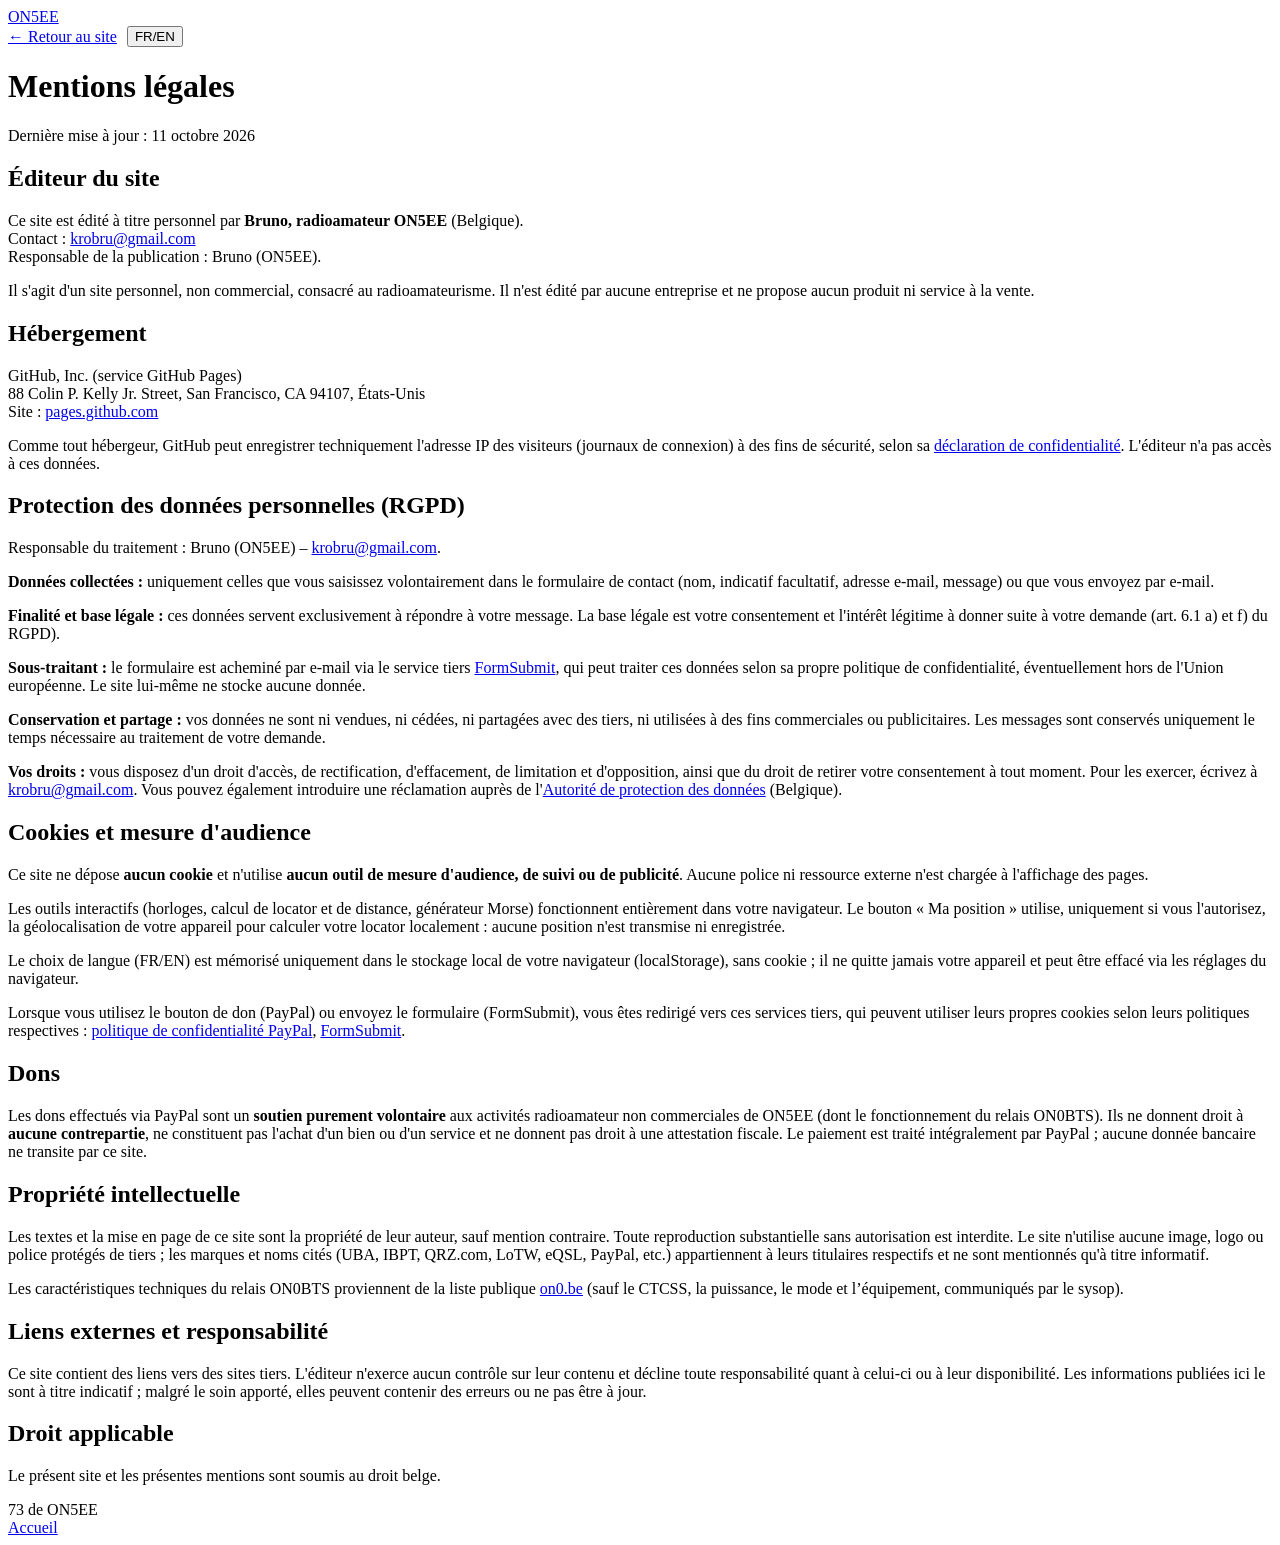
==== mentions-legales.html @ a1b879c2 "Site ON5EE (1/3)" ====
<!DOCTYPE html>
<html lang="fr-BE">
<head>
<meta charset="utf-8"><meta name="viewport" content="width=device-width,initial-scale=1">
<title data-en="Legal notice – ON5EE">Mentions légales – ON5EE</title>
<link rel="stylesheet" href="style.css">
</head>
<body>
<header class="nav"><div class="wrap"><a class="brand" href="index.html">ON5EE</a><nav style="display:flex;align-items:center;gap:10px;position:static;transform:none;visibility:visible;background:none;border:0"><a href="index.html" data-en="← Back to the website">← Retour au site</a><button class="langbtn" type="button" data-setlang aria-label="English version" data-en-aria-label="Version française"><span class="lf">FR</span><span class="sep">/</span><span class="le">EN</span></button></nav></div></header>
<main class="legal"><div class="wrap">
<div data-lang="fr" lang="fr-BE">
<h1>Mentions légales</h1>
<p class="small">Dernière mise à jour : 11 octobre 2026</p>

<h2>Éditeur du site</h2>
<p>Ce site est édité à titre personnel par <strong>Bruno, radioamateur ON5EE</strong> (Belgique).<br>
Contact : <a href="mailto:krobru@gmail.com">krobru@gmail.com</a><br>
Responsable de la publication : Bruno (ON5EE).</p>
<p>Il s'agit d'un site personnel, non commercial, consacré au radioamateurisme. Il n'est édité par aucune entreprise et ne propose aucun produit ni service à la vente.</p>

<h2>Hébergement</h2>
<p>GitHub, Inc. (service GitHub Pages)<br>88 Colin P. Kelly Jr. Street, San Francisco, CA 94107, États-Unis<br>
Site : <a href="https://pages.github.com" target="_blank" rel="noopener">pages.github.com</a></p>
<p class="small">Comme tout hébergeur, GitHub peut enregistrer techniquement l'adresse IP des visiteurs (journaux de connexion) à des fins de sécurité, selon sa <a href="https://docs.github.com/fr/site-policy/privacy-policies/github-general-privacy-statement" target="_blank" rel="noopener">déclaration de confidentialité</a>. L'éditeur n'a pas accès à ces données.</p>

<h2 id="rgpd">Protection des données personnelles (RGPD)</h2>
<p>Responsable du traitement : Bruno (ON5EE) – <a href="mailto:krobru@gmail.com">krobru@gmail.com</a>.</p>
<p><strong>Données collectées :</strong> uniquement celles que vous saisissez volontairement dans le formulaire de contact (nom, indicatif facultatif, adresse e-mail, message) ou que vous envoyez par e-mail.</p>
<p><strong>Finalité et base légale :</strong> ces données servent exclusivement à répondre à votre message. La base légale est votre consentement et l'intérêt légitime à donner suite à votre demande (art. 6.1 a) et f) du RGPD).</p>
<p><strong>Sous-traitant :</strong> le formulaire est acheminé par e-mail via le service tiers <a href="https://formsubmit.co" target="_blank" rel="noopener">FormSubmit</a>, qui peut traiter ces données selon sa propre politique de confidentialité, éventuellement hors de l'Union européenne. Le site lui-même ne stocke aucune donnée.</p>
<p><strong>Conservation et partage :</strong> vos données ne sont ni vendues, ni cédées, ni partagées avec des tiers, ni utilisées à des fins commerciales ou publicitaires. Les messages sont conservés uniquement le temps nécessaire au traitement de votre demande.</p>
<p><strong>Vos droits :</strong> vous disposez d'un droit d'accès, de rectification, d'effacement, de limitation et d'opposition, ainsi que du droit de retirer votre consentement à tout moment. Pour les exercer, écrivez à <a href="mailto:krobru@gmail.com">krobru@gmail.com</a>. Vous pouvez également introduire une réclamation auprès de l'<a href="https://www.autoriteprotectiondonnees.be" target="_blank" rel="noopener">Autorité de protection des données</a> (Belgique).</p>

<h2>Cookies et mesure d'audience</h2>
<p>Ce site ne dépose <strong>aucun cookie</strong> et n'utilise <strong>aucun outil de mesure d'audience, de suivi ou de publicité</strong>. Aucune police ni ressource externe n'est chargée à l'affichage des pages.</p>
<p>Les outils interactifs (horloges, calcul de locator et de distance, générateur Morse) fonctionnent entièrement dans votre navigateur. Le bouton « Ma position » utilise, uniquement si vous l'autorisez, la géolocalisation de votre appareil pour calculer votre locator localement : aucune position n'est transmise ni enregistrée.</p>
<p>Le choix de langue (FR/EN) est mémorisé uniquement dans le stockage local de votre navigateur (localStorage), sans cookie ; il ne quitte jamais votre appareil et peut être effacé via les réglages du navigateur.</p>
<p>Lorsque vous utilisez le bouton de don (PayPal) ou envoyez le formulaire (FormSubmit), vous êtes redirigé vers ces services tiers, qui peuvent utiliser leurs propres cookies selon leurs politiques respectives : <a href="https://www.paypal.com/be/legalhub/privacy-full" target="_blank" rel="noopener">politique de confidentialité PayPal</a>, <a href="https://formsubmit.co" target="_blank" rel="noopener">FormSubmit</a>.</p>

<h2>Dons</h2>
<p>Les dons effectués via PayPal sont un <strong>soutien purement volontaire</strong> aux activités radioamateur non commerciales de ON5EE (dont le fonctionnement du relais ON0BTS). Ils ne donnent droit à <strong>aucune contrepartie</strong>, ne constituent pas l'achat d'un bien ou d'un service et ne donnent pas droit à une attestation fiscale. Le paiement est traité intégralement par PayPal ; aucune donnée bancaire ne transite par ce site.</p>

<h2>Propriété intellectuelle</h2>
<p>Les textes et la mise en page de ce site sont la propriété de leur auteur, sauf mention contraire. Toute reproduction substantielle sans autorisation est interdite. Le site n'utilise aucune image, logo ou police protégés de tiers ; les marques et noms cités (UBA, IBPT, QRZ.com, LoTW, eQSL, PayPal, etc.) appartiennent à leurs titulaires respectifs et ne sont mentionnés qu'à titre informatif.</p>
<p>Les caractéristiques techniques du relais ON0BTS proviennent de la liste publique <a href="https://on0.be/" target="_blank" rel="noopener">on0.be</a> (sauf le CTCSS, la puissance, le mode et l’équipement, communiqués par le sysop).</p>

<h2>Liens externes et responsabilité</h2>
<p>Ce site contient des liens vers des sites tiers. L'éditeur n'exerce aucun contrôle sur leur contenu et décline toute responsabilité quant à celui-ci ou à leur disponibilité. Les informations publiées ici le sont à titre indicatif ; malgré le soin apporté, elles peuvent contenir des erreurs ou ne pas être à jour.</p>

<h2>Droit applicable</h2>
<p>Le présent site et les présentes mentions sont soumis au droit belge.</p>
</div>
<div data-lang="en" lang="en" hidden>
<h1>Legal notice</h1>
<p class="small">Last updated: 11 October 2026</p>
<p class="glass card" style="padding:14px 18px"><strong>Note:</strong> this English translation is provided for convenience only. In case of discrepancy, the <a href="?lang=fr">French version</a> prevails.</p>

<h2>Website publisher</h2>
<p>This website is published in a personal capacity by <strong>Bruno, radio amateur ON5EE</strong> (Belgium).<br>
Contact: <a href="mailto:krobru@gmail.com">krobru@gmail.com</a><br>
Publication manager: Bruno (ON5EE).</p>
<p>This is a personal, non-commercial website dedicated to amateur radio. It is not published by any company and offers no product or service for sale.</p>

<h2>Hosting</h2>
<p>GitHub, Inc. (GitHub Pages service)<br>88 Colin P. Kelly Jr. Street, San Francisco, CA 94107, United States<br>
Website: <a href="https://pages.github.com" target="_blank" rel="noopener">pages.github.com</a></p>
<p class="small">Like any host, GitHub may technically log visitors' IP addresses (connection logs) for security purposes, according to its <a href="https://docs.github.com/en/site-policy/privacy-policies/github-general-privacy-statement" target="_blank" rel="noopener">privacy statement</a>. The publisher has no access to this data.</p>

<h2 id="gdpr">Personal data protection (GDPR)</h2>
<p>Data controller: Bruno (ON5EE) – <a href="mailto:krobru@gmail.com">krobru@gmail.com</a>.</p>
<p><strong>Data collected:</strong> only the data you voluntarily enter in the contact form (name, optional callsign, e-mail address, message) or send by e-mail.</p>
<p><strong>Purpose and legal basis:</strong> this data is used solely to reply to your message. The legal basis is your consent and the legitimate interest in following up on your request (Art. 6(1)(a) and (f) GDPR).</p>
<p><strong>Processor:</strong> the form is delivered by e-mail through the third-party service <a href="https://formsubmit.co" target="_blank" rel="noopener">FormSubmit</a>, which may process this data under its own privacy policy, possibly outside the European Union. The website itself stores no data.</p>
<p><strong>Retention and sharing:</strong> your data is not sold, transferred, shared with third parties, or used for commercial or advertising purposes. Messages are kept only as long as needed to handle your request.</p>
<p><strong>Your rights:</strong> you have the right of access, rectification, erasure, restriction and objection, as well as the right to withdraw your consent at any time. To exercise them, write to <a href="mailto:krobru@gmail.com">krobru@gmail.com</a>. You may also lodge a complaint with the Belgian <a href="https://www.autoriteprotectiondonnees.be" target="_blank" rel="noopener">Data Protection Authority</a>.</p>

<h2>Cookies and audience measurement</h2>
<p>This website sets <strong>no cookies</strong> and uses <strong>no audience measurement, tracking or advertising tools</strong>. No external font or resource is loaded when the pages are displayed.</p>
<p>The interactive tools (clocks, locator and distance calculation, Morse generator) run entirely in your browser. The "My position" button uses your device's geolocation, only if you allow it, to compute your locator locally: no position is transmitted or stored.</p>
<p>Your language choice (FR/EN) is stored only in your browser's local storage (localStorage), without any cookie; it never leaves your device and can be cleared in your browser settings.</p>
<p>When you use the donation button (PayPal) or submit the form (FormSubmit), you are redirected to these third-party services, which may use their own cookies under their respective policies: <a href="https://www.paypal.com/be/legalhub/privacy-full" target="_blank" rel="noopener">PayPal privacy policy</a>, <a href="https://formsubmit.co" target="_blank" rel="noopener">FormSubmit</a>.</p>

<h2>Donations</h2>
<p>Donations made via PayPal are <strong>purely voluntary support</strong> for the non-commercial amateur radio activities of ON5EE (including the operation of the ON0BTS repeater). They entitle you to <strong>nothing in return</strong>, do not constitute the purchase of goods or services, and do not entitle you to a tax certificate. Payment is processed entirely by PayPal; no banking data passes through this website.</p>

<h2>Intellectual property</h2>
<p>The texts and layout of this website are the property of their author unless otherwise stated. Any substantial reproduction without permission is prohibited. The website uses no protected third-party images, logos or fonts; the trademarks and names mentioned (UBA, BIPT, QRZ.com, LoTW, eQSL, PayPal, etc.) belong to their respective owners and are mentioned for information only.</p>
<p>The technical data of the ON0BTS repeater comes from the public list <a href="https://on0.be/" target="_blank" rel="noopener">on0.be</a> (except the CTCSS, power, mode and equipment, provided by the sysop).</p>

<h2>External links and liability</h2>
<p>This website contains links to third-party websites. The publisher has no control over their content and accepts no liability for it or for their availability. The information published here is for guidance only; despite the care taken, it may contain errors or be out of date.</p>

<h2>Applicable law</h2>
<p>This website and this notice are governed by Belgian law.</p>
</div>
</div></main>
<footer><div class="wrap"><div class="seventy">73 de ON5EE</div><div><a href="index.html" data-en="Home">Accueil</a></div></div></footer>
<script src="i18n.js"></script>
</body></html>
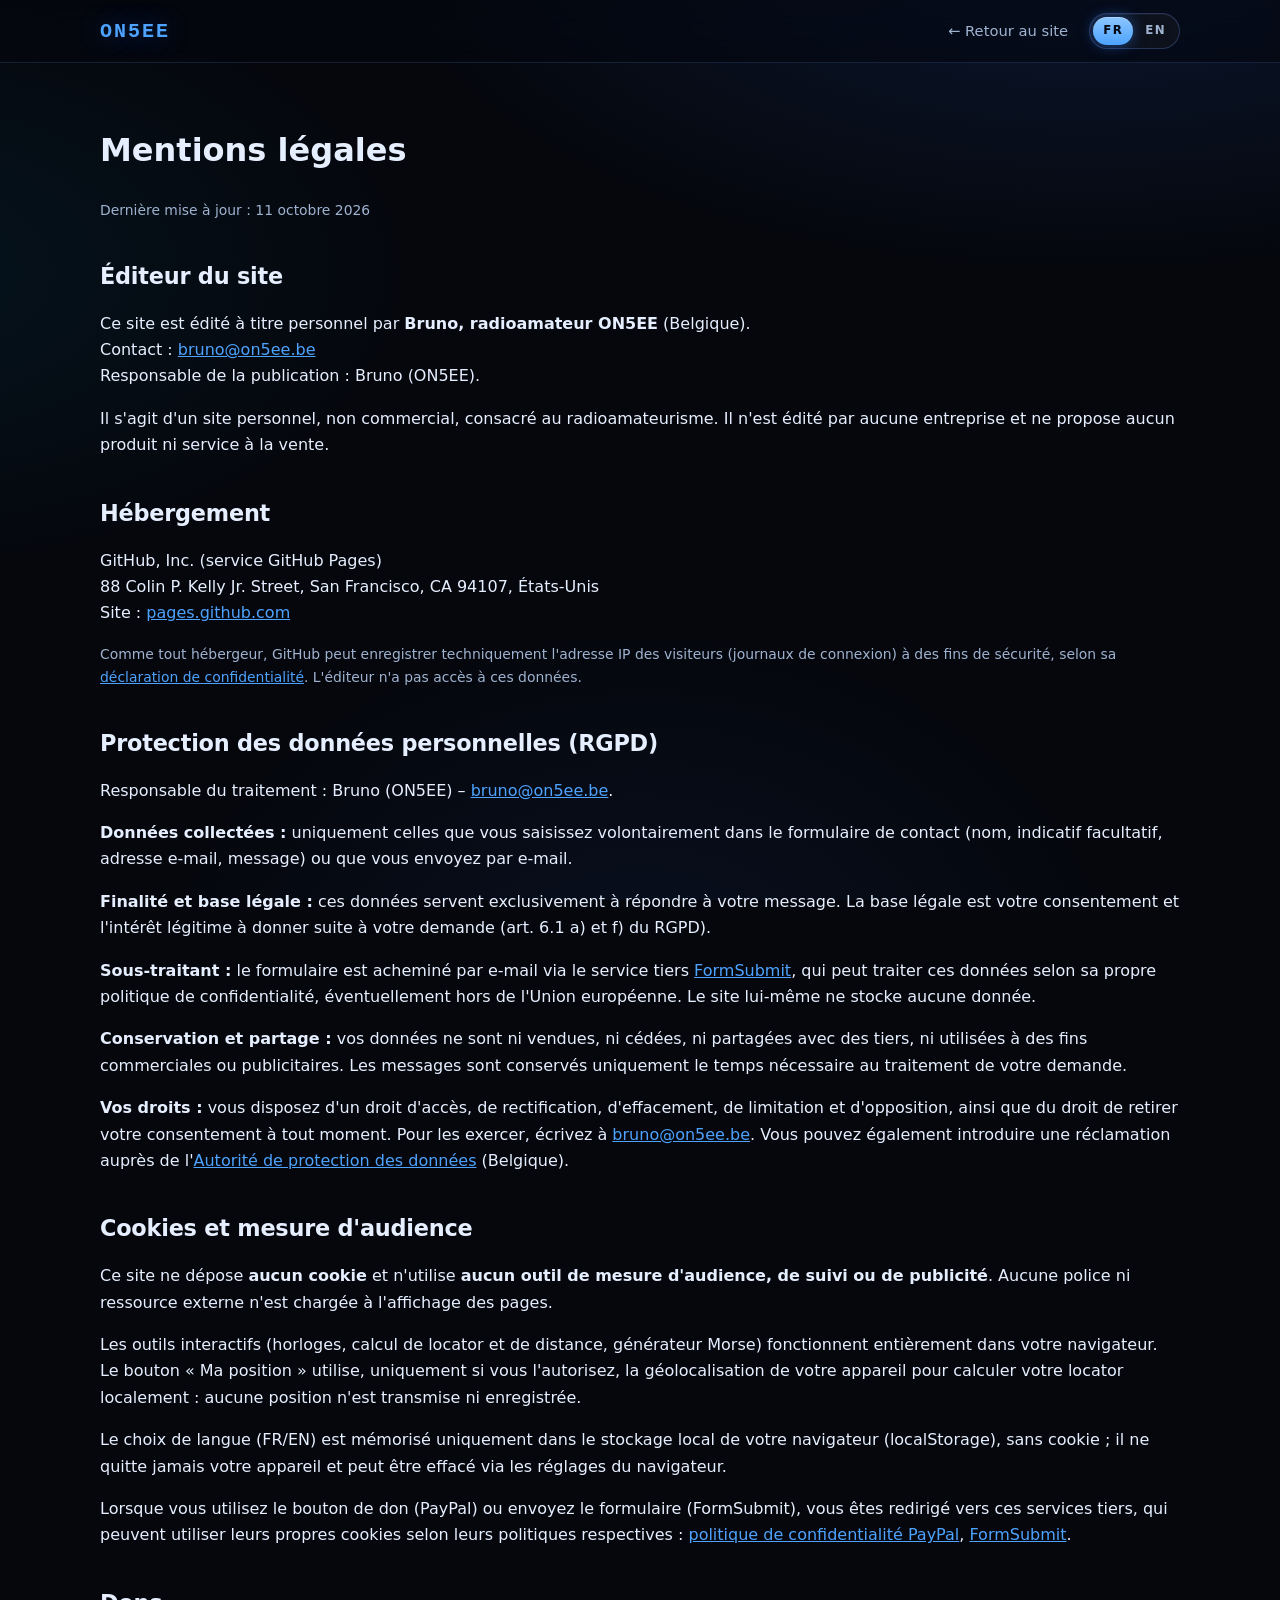
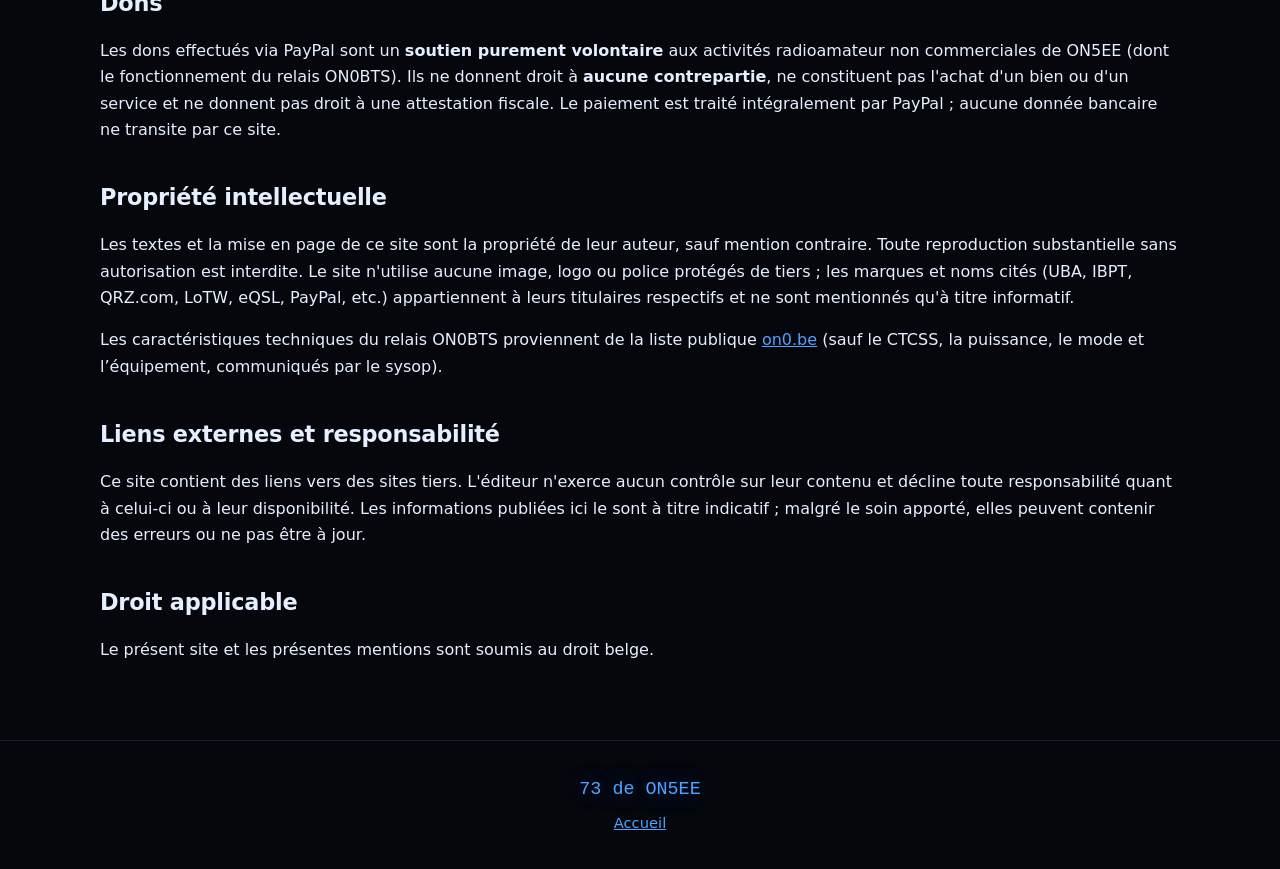
==== commit 1d6eb2d0: "Contact : bruno@on5ee.be (FormSubmit inchangé en attendant la redirection)" ====
--- a/mentions-legales.html
+++ b/mentions-legales.html
@@ -14,7 +14,7 @@
 
 <h2>Éditeur du site</h2>
 <p>Ce site est édité à titre personnel par <strong>Bruno, radioamateur ON5EE</strong> (Belgique).<br>
-Contact : <a href="mailto:krobru@gmail.com">krobru@gmail.com</a><br>
+Contact : <a href="mailto:bruno@on5ee.be">bruno@on5ee.be</a><br>
 Responsable de la publication : Bruno (ON5EE).</p>
 <p>Il s'agit d'un site personnel, non commercial, consacré au radioamateurisme. Il n'est édité par aucune entreprise et ne propose aucun produit ni service à la vente.</p>
 
@@ -24,12 +24,12 @@
 <p class="small">Comme tout hébergeur, GitHub peut enregistrer techniquement l'adresse IP des visiteurs (journaux de connexion) à des fins de sécurité, selon sa <a href="https://docs.github.com/fr/site-policy/privacy-policies/github-general-privacy-statement" target="_blank" rel="noopener">déclaration de confidentialité</a>. L'éditeur n'a pas accès à ces données.</p>
 
 <h2 id="rgpd">Protection des données personnelles (RGPD)</h2>
-<p>Responsable du traitement : Bruno (ON5EE) – <a href="mailto:krobru@gmail.com">krobru@gmail.com</a>.</p>
+<p>Responsable du traitement : Bruno (ON5EE) – <a href="mailto:bruno@on5ee.be">bruno@on5ee.be</a>.</p>
 <p><strong>Données collectées :</strong> uniquement celles que vous saisissez volontairement dans le formulaire de contact (nom, indicatif facultatif, adresse e-mail, message) ou que vous envoyez par e-mail.</p>
 <p><strong>Finalité et base légale :</strong> ces données servent exclusivement à répondre à votre message. La base légale est votre consentement et l'intérêt légitime à donner suite à votre demande (art. 6.1 a) et f) du RGPD).</p>
 <p><strong>Sous-traitant :</strong> le formulaire est acheminé par e-mail via le service tiers <a href="https://formsubmit.co" target="_blank" rel="noopener">FormSubmit</a>, qui peut traiter ces données selon sa propre politique de confidentialité, éventuellement hors de l'Union européenne. Le site lui-même ne stocke aucune donnée.</p>
 <p><strong>Conservation et partage :</strong> vos données ne sont ni vendues, ni cédées, ni partagées avec des tiers, ni utilisées à des fins commerciales ou publicitaires. Les messages sont conservés uniquement le temps nécessaire au traitement de votre demande.</p>
-<p><strong>Vos droits :</strong> vous disposez d'un droit d'accès, de rectification, d'effacement, de limitation et d'opposition, ainsi que du droit de retirer votre consentement à tout moment. Pour les exercer, écrivez à <a href="mailto:krobru@gmail.com">krobru@gmail.com</a>. Vous pouvez également introduire une réclamation auprès de l'<a href="https://www.autoriteprotectiondonnees.be" target="_blank" rel="noopener">Autorité de protection des données</a> (Belgique).</p>
+<p><strong>Vos droits :</strong> vous disposez d'un droit d'accès, de rectification, d'effacement, de limitation et d'opposition, ainsi que du droit de retirer votre consentement à tout moment. Pour les exercer, écrivez à <a href="mailto:bruno@on5ee.be">bruno@on5ee.be</a>. Vous pouvez également introduire une réclamation auprès de l'<a href="https://www.autoriteprotectiondonnees.be" target="_blank" rel="noopener">Autorité de protection des données</a> (Belgique).</p>
 
 <h2>Cookies et mesure d'audience</h2>
 <p>Ce site ne dépose <strong>aucun cookie</strong> et n'utilise <strong>aucun outil de mesure d'audience, de suivi ou de publicité</strong>. Aucune police ni ressource externe n'est chargée à l'affichage des pages.</p>
@@ -57,7 +57,7 @@
 
 <h2>Website publisher</h2>
 <p>This website is published in a personal capacity by <strong>Bruno, radio amateur ON5EE</strong> (Belgium).<br>
-Contact: <a href="mailto:krobru@gmail.com">krobru@gmail.com</a><br>
+Contact: <a href="mailto:bruno@on5ee.be">bruno@on5ee.be</a><br>
 Publication manager: Bruno (ON5EE).</p>
 <p>This is a personal, non-commercial website dedicated to amateur radio. It is not published by any company and offers no product or service for sale.</p>
 
@@ -67,12 +67,12 @@
 <p class="small">Like any host, GitHub may technically log visitors' IP addresses (connection logs) for security purposes, according to its <a href="https://docs.github.com/en/site-policy/privacy-policies/github-general-privacy-statement" target="_blank" rel="noopener">privacy statement</a>. The publisher has no access to this data.</p>
 
 <h2 id="gdpr">Personal data protection (GDPR)</h2>
-<p>Data controller: Bruno (ON5EE) – <a href="mailto:krobru@gmail.com">krobru@gmail.com</a>.</p>
+<p>Data controller: Bruno (ON5EE) – <a href="mailto:bruno@on5ee.be">bruno@on5ee.be</a>.</p>
 <p><strong>Data collected:</strong> only the data you voluntarily enter in the contact form (name, optional callsign, e-mail address, message) or send by e-mail.</p>
 <p><strong>Purpose and legal basis:</strong> this data is used solely to reply to your message. The legal basis is your consent and the legitimate interest in following up on your request (Art. 6(1)(a) and (f) GDPR).</p>
 <p><strong>Processor:</strong> the form is delivered by e-mail through the third-party service <a href="https://formsubmit.co" target="_blank" rel="noopener">FormSubmit</a>, which may process this data under its own privacy policy, possibly outside the European Union. The website itself stores no data.</p>
 <p><strong>Retention and sharing:</strong> your data is not sold, transferred, shared with third parties, or used for commercial or advertising purposes. Messages are kept only as long as needed to handle your request.</p>
-<p><strong>Your rights:</strong> you have the right of access, rectification, erasure, restriction and objection, as well as the right to withdraw your consent at any time. To exercise them, write to <a href="mailto:krobru@gmail.com">krobru@gmail.com</a>. You may also lodge a complaint with the Belgian <a href="https://www.autoriteprotectiondonnees.be" target="_blank" rel="noopener">Data Protection Authority</a>.</p>
+<p><strong>Your rights:</strong> you have the right of access, rectification, erasure, restriction and objection, as well as the right to withdraw your consent at any time. To exercise them, write to <a href="mailto:bruno@on5ee.be">bruno@on5ee.be</a>. You may also lodge a complaint with the Belgian <a href="https://www.autoriteprotectiondonnees.be" target="_blank" rel="noopener">Data Protection Authority</a>.</p>
 
 <h2>Cookies and audience measurement</h2>
 <p>This website sets <strong>no cookies</strong> and uses <strong>no audience measurement, tracking or advertising tools</strong>. No external font or resource is loaded when the pages are displayed.</p>
--- a/style.css
+++ b/style.css
@@ -0,0 +1,156 @@
+/* ON5EE — thème sombre glassmorphism, polices système uniquement */
+:root{
+  --bg:#05070d;--bg2:#080c16;--glass:rgba(16,26,48,.5);--glass2:rgba(22,36,66,.55);
+  --line:rgba(110,160,255,.16);--txt:#e6efff;--mut:#9fb3d1;--acc:#4da3ff;--acc2:#00c2ff;--acc3:#7fb8ff;--accs:#2f7bff;--ok:#2ee59d;--ink:#020814;
+  --glow:0 0 24px rgba(47,123,255,.45);--r:18px;--mono:ui-monospace,SFMono-Regular,Menlo,Consolas,"Liberation Mono",monospace;
+}
+*{box-sizing:border-box}
+html{scroll-behavior:smooth}
+@media (prefers-reduced-motion:reduce){html{scroll-behavior:auto}*,*::before,*::after{animation:none!important;transition:none!important}}
+body{margin:0;font-family:system-ui,-apple-system,"Segoe UI",Roboto,Ubuntu,"Helvetica Neue",Arial,sans-serif;color:var(--txt);line-height:1.65;
+  background:radial-gradient(1200px 600px at 85% -10%,rgba(47,123,255,.16),transparent 60%),radial-gradient(900px 500px at -10% 30%,rgba(0,194,255,.07),transparent 60%),radial-gradient(800px 600px at 50% 110%,rgba(47,123,255,.08),transparent 60%),var(--bg);background-attachment:fixed}
+a{color:var(--acc)}a:hover{color:#a9d1ff}
+:focus-visible{outline:2px solid var(--acc2);outline-offset:3px;border-radius:6px}
+.skip{position:absolute;left:-9999px;top:8px;background:var(--acc);color:var(--ink);padding:8px 14px;border-radius:8px;z-index:100}.skip:focus{left:8px}
+.wrap{max-width:1120px;margin:0 auto;padding:0 20px}
+.mono{font-family:var(--mono)}.small{font-size:.87rem;color:var(--mut)}.todo{color:var(--acc);font-style:italic}
+
+/* header */
+header.nav{position:sticky;top:0;z-index:50;background:rgba(5,7,13,.62);backdrop-filter:blur(14px) saturate(140%);-webkit-backdrop-filter:blur(14px) saturate(140%);border-bottom:1px solid var(--line)}
+header.nav .wrap{display:flex;align-items:center;justify-content:space-between;gap:12px;min-height:62px}
+.brand{font-family:var(--mono);font-weight:800;font-size:1.25rem;color:var(--acc);text-decoration:none;letter-spacing:.1em;text-shadow:var(--glow);display:flex;align-items:center;gap:10px}
+.brand .dot{width:9px;height:9px;border-radius:50%;background:var(--ok);box-shadow:0 0 10px var(--ok);animation:blink 2.4s infinite}
+@keyframes blink{50%{opacity:.25}}
+nav ul{list-style:none;display:flex;gap:2px;margin:0;padding:0}
+nav a{display:block;color:var(--mut);text-decoration:none;font-size:.92rem;padding:8px 11px;border-radius:999px;transition:color .2s,background .2s}
+nav a:hover{color:var(--txt);background:rgba(255,255,255,.05)}
+nav a.active{color:var(--ink);background:var(--acc);box-shadow:var(--glow)}
+.burger{display:none;background:var(--glass);border:1px solid var(--line);color:var(--txt);border-radius:12px;width:44px;height:44px;cursor:pointer;font-size:1.3rem}
+@media(max-width:900px){
+  .burger{display:block}
+  nav{position:fixed;inset:62px 0 auto 0;background:rgba(5,7,13,.96);backdrop-filter:blur(14px);border-bottom:1px solid var(--line);transform:translateY(-120%);transition:transform .3s;visibility:hidden}
+  nav.open{transform:none;visibility:visible}
+  nav ul{flex-direction:column;padding:10px 16px 16px}
+  nav a{padding:12px 14px;font-size:1rem}
+}
+
+/* hero */
+.hero{position:relative;min-height:88vh;display:flex;align-items:center;overflow:hidden;padding:60px 0}
+#scope{position:absolute;inset:0;width:100%;height:100%;pointer-events:none;z-index:0;opacity:.9}
+.hero .wrap{position:relative;z-index:1;text-align:center;width:100%}
+.kicker{display:inline-flex;gap:8px;align-items:center;font-family:var(--mono);font-size:.82rem;letter-spacing:.18em;color:var(--acc2);background:rgba(0,194,255,.07);border:1px solid rgba(0,194,255,.28);padding:6px 14px;border-radius:999px}
+.call{font-family:var(--mono);font-size:clamp(3.2rem,13vw,7.5rem);font-weight:800;letter-spacing:.12em;margin:18px 0 6px;
+  background:linear-gradient(180deg,#e2f0ff,var(--acc) 50%,var(--accs));-webkit-background-clip:text;background-clip:text;color:transparent;filter:drop-shadow(0 0 28px rgba(47,123,255,.5))}
+.sub{color:var(--mut);font-size:1.15rem;margin:0 0 28px}
+.widgets{display:flex;justify-content:center;gap:14px;flex-wrap:wrap;margin-bottom:30px}
+.glass{background:var(--glass);border:1px solid var(--line);border-radius:var(--r);backdrop-filter:blur(12px);-webkit-backdrop-filter:blur(12px);box-shadow:0 10px 40px rgba(0,0,0,.35),inset 0 1px 0 rgba(255,255,255,.05)}
+.clock{padding:12px 20px;min-width:150px;font-family:var(--mono);text-align:center}
+.clock small{display:block;color:var(--mut);font-size:.7rem;letter-spacing:.14em}
+.clock span{font-size:1.5rem;color:var(--acc2);text-shadow:0 0 12px rgba(0,194,255,.45)}
+.daynight .val{font-size:1.05rem}.daynight .bar{height:6px;border-radius:6px;margin-top:8px;background:linear-gradient(90deg,#0a1630,#2f7bff 22%,#9fd8ff 50%,#2f7bff 78%,#0a1630);position:relative}
+.daynight .bar i{position:absolute;top:-4px;width:3px;height:14px;background:#fff;border-radius:2px;box-shadow:0 0 8px #fff}
+.btns{display:flex;gap:12px;justify-content:center;flex-wrap:wrap}
+.btn{display:inline-flex;align-items:center;gap:8px;padding:12px 22px;border-radius:999px;background:var(--acc);color:var(--ink);font-weight:700;text-decoration:none;border:0;cursor:pointer;font-size:1rem;font-family:inherit;transition:transform .15s,box-shadow .2s,background .2s}
+.btn:hover{background:#7dbbff;color:var(--ink);box-shadow:var(--glow);transform:translateY(-2px)}
+.btn.ghost{background:rgba(77,163,255,.07);color:var(--acc);border:1px solid rgba(77,163,255,.55)}
+.btn.ghost:hover{background:rgba(77,163,255,.16);color:#cfe6ff}
+.btn.sm{padding:7px 14px;font-size:.88rem}
+.scrollhint{position:absolute;left:50%;bottom:22px;transform:translateX(-50%);z-index:1;color:var(--mut);font-size:.8rem;font-family:var(--mono);letter-spacing:.2em}
+
+/* sections */
+section{padding:84px 0;position:relative}
+h2{font-size:clamp(1.6rem,4vw,2.2rem);margin:0 0 8px;letter-spacing:-.01em}
+h2 .n{font-family:var(--mono);color:var(--acc);font-size:.9rem;display:block;letter-spacing:.2em;margin-bottom:6px}
+.lead{color:var(--mut);max-width:720px;margin:0 0 30px}
+h3{margin:0 0 8px;font-size:1.1rem}
+.grid{display:grid;grid-template-columns:repeat(auto-fit,minmax(250px,1fr));gap:18px}
+.card{padding:22px;transition:transform .25s,border-color .25s,box-shadow .25s}
+.card:hover{transform:translateY(-4px);border-color:rgba(77,163,255,.45);box-shadow:0 14px 44px rgba(0,0,0,.5),0 0 30px rgba(47,123,255,.18)}
+.reveal{opacity:0;transform:translateY(26px);transition:opacity .7s ease,transform .7s ease}
+.reveal.in{opacity:1;transform:none}
+@media (prefers-reduced-motion:reduce){.reveal{opacity:1;transform:none}}
+
+/* equipment */
+.filters{display:flex;flex-wrap:wrap;gap:8px;margin-bottom:22px}
+.chip{background:var(--glass);border:1px solid var(--line);color:var(--mut);padding:8px 16px;border-radius:999px;cursor:pointer;font:inherit;font-size:.9rem;transition:all .2s}
+.chip:hover{color:var(--txt);border-color:rgba(77,163,255,.5)}
+.chip[aria-pressed="true"]{background:var(--acc);color:var(--ink);border-color:var(--acc);box-shadow:var(--glow)}
+.gear{display:grid;grid-template-columns:repeat(auto-fill,minmax(230px,1fr));gap:16px}
+.gear .card{display:flex;flex-direction:column;gap:6px}
+.gear .card.hide{display:none}
+.gear .ico{font-size:1.5rem;width:44px;height:44px;display:grid;place-items:center;border-radius:12px;background:rgba(47,123,255,.12);border:1px solid rgba(77,163,255,.3)}
+.gear .role{font-size:.78rem;letter-spacing:.12em;text-transform:uppercase;color:var(--acc2);font-family:var(--mono)}
+.gear .name{font-weight:700;font-size:1.05rem}
+.tags{display:flex;flex-wrap:wrap;gap:6px;margin-top:auto;padding-top:8px}
+.tag{font-size:.72rem;font-family:var(--mono);padding:3px 8px;border-radius:6px;background:rgba(0,194,255,.08);color:var(--acc3);border:1px solid rgba(0,194,255,.22)}
+.facts{display:flex;flex-wrap:wrap;gap:12px;margin-top:22px}
+.fact{padding:12px 18px}.fact b{display:block;font-size:.72rem;letter-spacing:.14em;color:var(--mut);font-weight:500;text-transform:uppercase}
+
+/* repeater */
+.rep{display:grid;grid-template-columns:1.2fr 1fr;gap:18px}
+@media(max-width:860px){.rep{grid-template-columns:1fr}}
+.freqs{display:grid;grid-template-columns:1fr 1fr;gap:14px;margin-bottom:16px}
+@media(max-width:480px){.freqs{grid-template-columns:1fr}}
+.freq{padding:16px;border-radius:14px;background:rgba(0,0,0,.25);border:1px solid var(--line)}
+.freq small{display:block;color:var(--mut);font-size:.75rem;letter-spacing:.12em;text-transform:uppercase}
+.freq .v{font-family:var(--mono);font-size:1.6rem;color:var(--acc);text-shadow:var(--glow)}
+.freq .v u{text-decoration:none;font-size:.9rem;color:var(--mut)}
+table.specs{width:100%;border-collapse:collapse;font-size:.95rem}
+table.specs th,table.specs td{text-align:left;padding:9px 10px;border-bottom:1px solid var(--line)}
+table.specs th{color:var(--mut);font-weight:500;width:46%}
+.src{color:var(--mut);font-size:.85rem;margin-top:14px}
+.copy{background:transparent;border:1px solid var(--line);color:var(--mut);border-radius:8px;padding:4px 10px;font-size:.78rem;cursor:pointer;margin-top:8px;font-family:inherit}
+.copy:hover{color:var(--txt);border-color:var(--acc)}
+.copy.ok{color:var(--acc2);border-color:var(--acc2)}
+.calc label{display:block;font-size:.85rem;color:var(--mut);margin:12px 0 4px}
+.out{font-family:var(--mono);background:rgba(0,0,0,.3);border:1px dashed var(--line);border-radius:12px;padding:12px 14px;margin-top:12px;color:var(--acc2);white-space:pre-wrap;font-size:.92rem}
+
+/* forms */
+input,textarea,select{width:100%;padding:11px 13px;border-radius:12px;border:1px solid var(--line);background:rgba(5,9,14,.65);color:var(--txt);font:inherit}
+input:focus,textarea:focus,select:focus{outline:2px solid var(--acc);border-color:transparent}
+input[type=range]{padding:0;accent-color:var(--acc)}
+textarea{min-height:130px;resize:vertical}
+form .row,.row2{display:grid;grid-template-columns:1fr 1fr;gap:14px}
+@media(max-width:620px){form .row,.row2{grid-template-columns:1fr}}
+label{display:block;font-size:.9rem;color:var(--mut);margin:12px 0 4px}
+.hp{position:absolute;left:-9999px}
+
+/* tools */
+.tools{display:grid;grid-template-columns:1fr 1fr;gap:18px}
+@media(max-width:860px){.tools{grid-template-columns:1fr}}
+.morse{font-family:var(--mono);color:var(--acc);word-break:break-word;min-height:1.6em;letter-spacing:.12em}
+.led{display:inline-block;width:14px;height:14px;border-radius:50%;background:#0c1a33;vertical-align:middle;margin-left:8px;transition:background .05s,box-shadow .05s}
+.led.on{background:var(--acc);box-shadow:0 0 14px var(--acc)}
+.big{font-family:var(--mono);font-size:2rem;color:var(--acc);text-shadow:var(--glow);letter-spacing:.1em}
+
+ul.links{list-style:none;padding:0;margin:0}ul.links li{padding:7px 0;border-bottom:1px dashed var(--line)}
+ul.links a{text-decoration:none}ul.links a:hover{text-decoration:underline}
+footer{border-top:1px solid var(--line);padding:34px 0;text-align:center;color:var(--mut);font-size:.92rem}
+footer .seventy{font-family:var(--mono);color:var(--acc);font-size:1.15rem;margin-bottom:6px;text-shadow:var(--glow)}
+.legal{padding:40px 0 60px}.legal h2{margin-top:36px;font-size:1.4rem}
+.toast{position:fixed;left:50%;bottom:24px;transform:translateX(-50%) translateY(40px);opacity:0;background:var(--acc2);color:var(--ink);padding:10px 18px;border-radius:999px;font-weight:700;transition:all .3s;z-index:90;pointer-events:none}
+.toast.show{opacity:1;transform:translateX(-50%)}
+section,[id]{scroll-margin-top:76px}
+/* sélecteur de langue FR/EN — contrôle segmenté */
+.langbtn{-webkit-appearance:none;appearance:none;margin:0;font:inherit;color:inherit;background:rgba(255,255,255,.04);border:1px solid rgba(110,160,255,.25);border-radius:999px;padding:3px;display:inline-flex;align-items:center;gap:2px;height:36px;flex:0 0 auto;white-space:nowrap;cursor:pointer;position:relative;
+  -webkit-backdrop-filter:blur(10px);backdrop-filter:blur(10px);box-shadow:inset 0 1px 0 rgba(255,255,255,.05);-webkit-tap-highlight-color:transparent;transition:border-color .2s,box-shadow .2s}
+.langbtn::-moz-focus-inner{border:0;padding:0}
+.langbtn .sep{display:none}
+.langbtn .lf,.langbtn .le{display:inline-flex;align-items:center;justify-content:center;min-width:36px;height:28px;padding:0 10px;border-radius:999px;font-family:system-ui,-apple-system,"Segoe UI",Roboto,sans-serif;font-size:.74rem;font-weight:700;letter-spacing:.12em;line-height:1;color:var(--mut);}
+html.i18n-ready .langbtn .lf,html.i18n-ready .langbtn .le{transition:background .25s,color .25s,box-shadow .25s}
+.langbtn .lf,html.lang-en .langbtn .le{background:linear-gradient(180deg,#8cc6ff,var(--acc));color:var(--ink);box-shadow:0 0 14px rgba(47,123,255,.5),inset 0 1px 0 rgba(255,255,255,.25)}
+html.lang-en .langbtn .lf{background:transparent;color:var(--mut);box-shadow:none;text-shadow:none}
+.langbtn:hover{border-color:rgba(77,163,255,.6)}
+.langbtn:hover .lf:not(:only-child),.langbtn:hover .le{color:var(--txt)}
+html:not(.lang-en) .langbtn:hover .lf,html.lang-en .langbtn:hover .le{color:var(--ink)}
+.langbtn:focus{outline:none}
+.langbtn:focus-visible{outline:none;box-shadow:0 0 0 2px var(--bg),0 0 0 4px var(--acc2)}
+.langtop{margin:0 10px 0 auto}
+li.langli{display:none}
+header.nav .wrap{flex-wrap:nowrap}
+@media(min-width:901px){nav{order:2;margin-left:auto}.langtop{order:3;margin:0 0 0 18px;padding-left:3px}header.nav .wrap>.langtop::before{content:"";position:absolute;left:-11px;top:8px;bottom:8px;width:1px;background:var(--line)}}
+@media(max-width:900px){li.langli{display:block;padding:10px 14px}}
+[hidden]{display:none!important}
+
+.notice{margin:0 0 1.4rem;padding:.9rem 1.1rem;border-radius:14px;border:1px solid rgba(255,191,71,.45);border-left:4px solid #ffbf47;background:linear-gradient(90deg,rgba(255,191,71,.12),rgba(47,123,255,.12));color:#f2f5fb;line-height:1.5;box-shadow:0 0 24px rgba(47,123,255,.12)}
+.notice strong{color:#ffd27a}
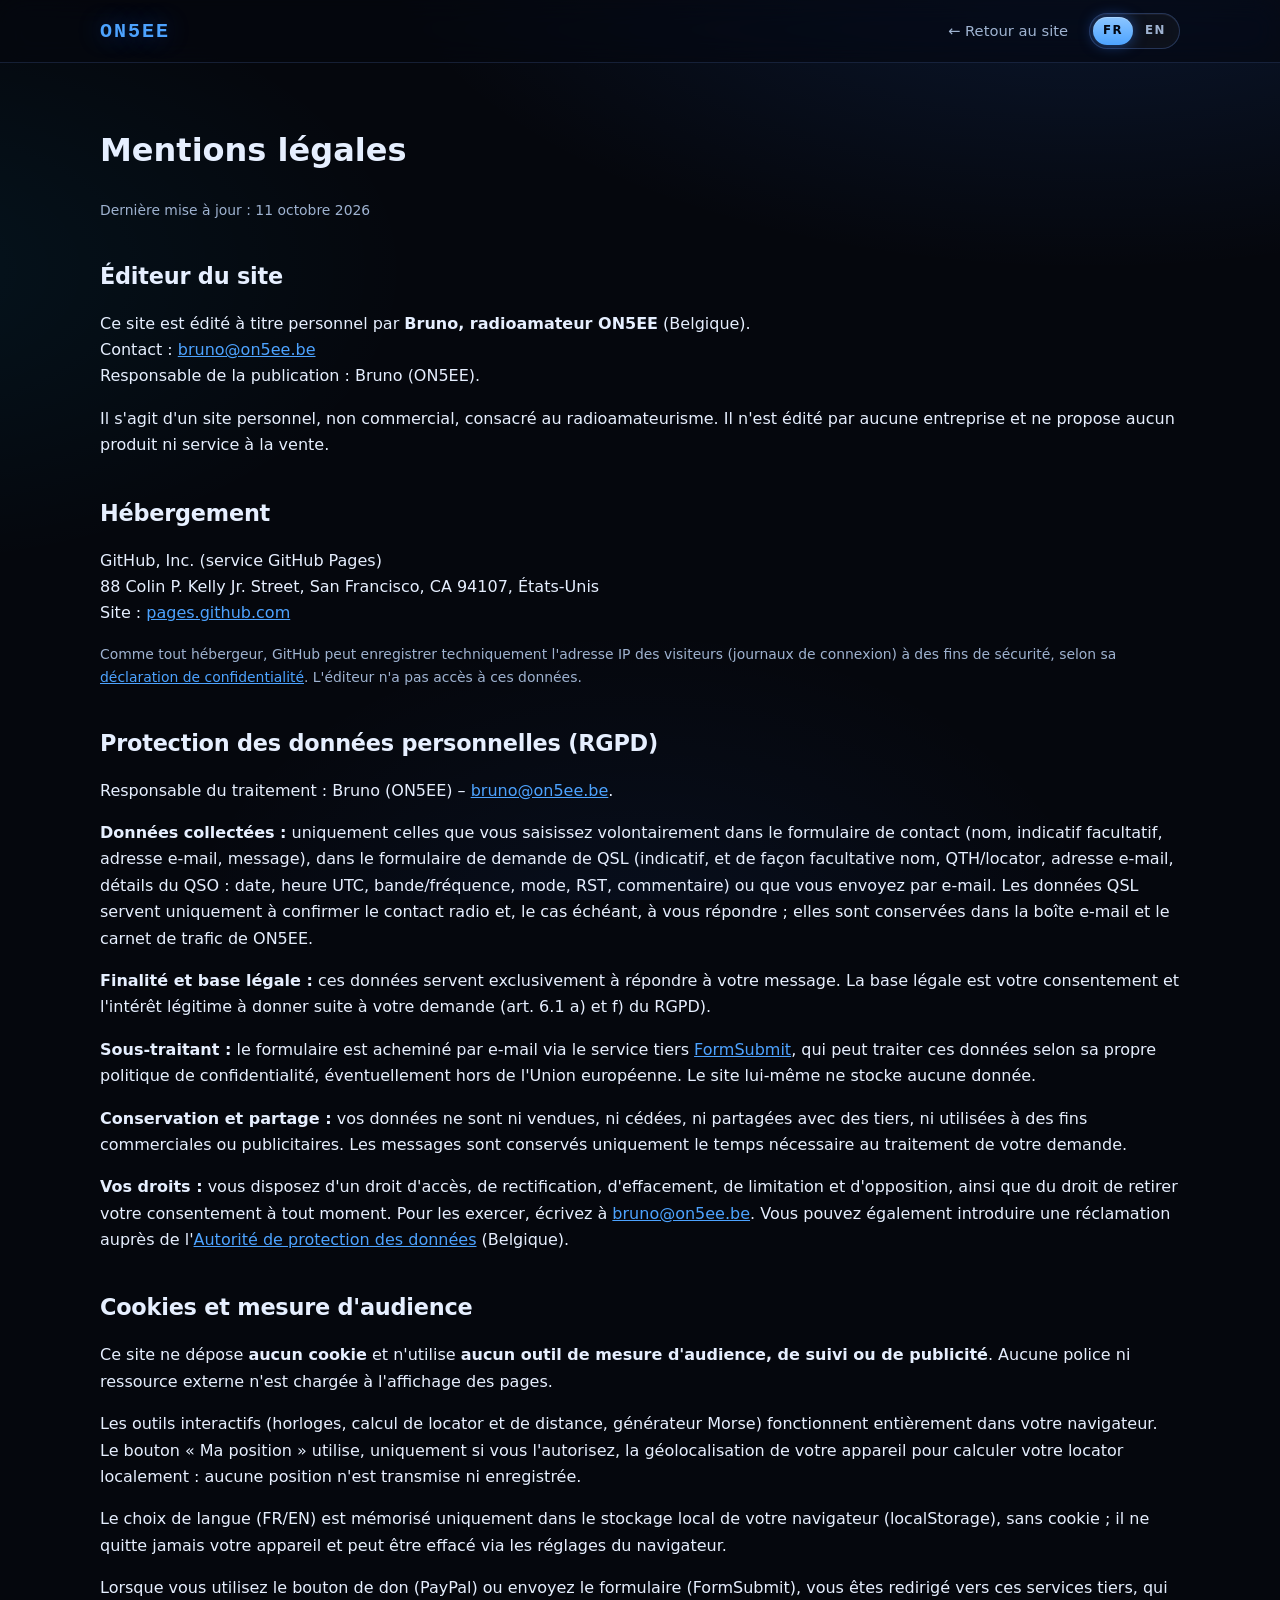
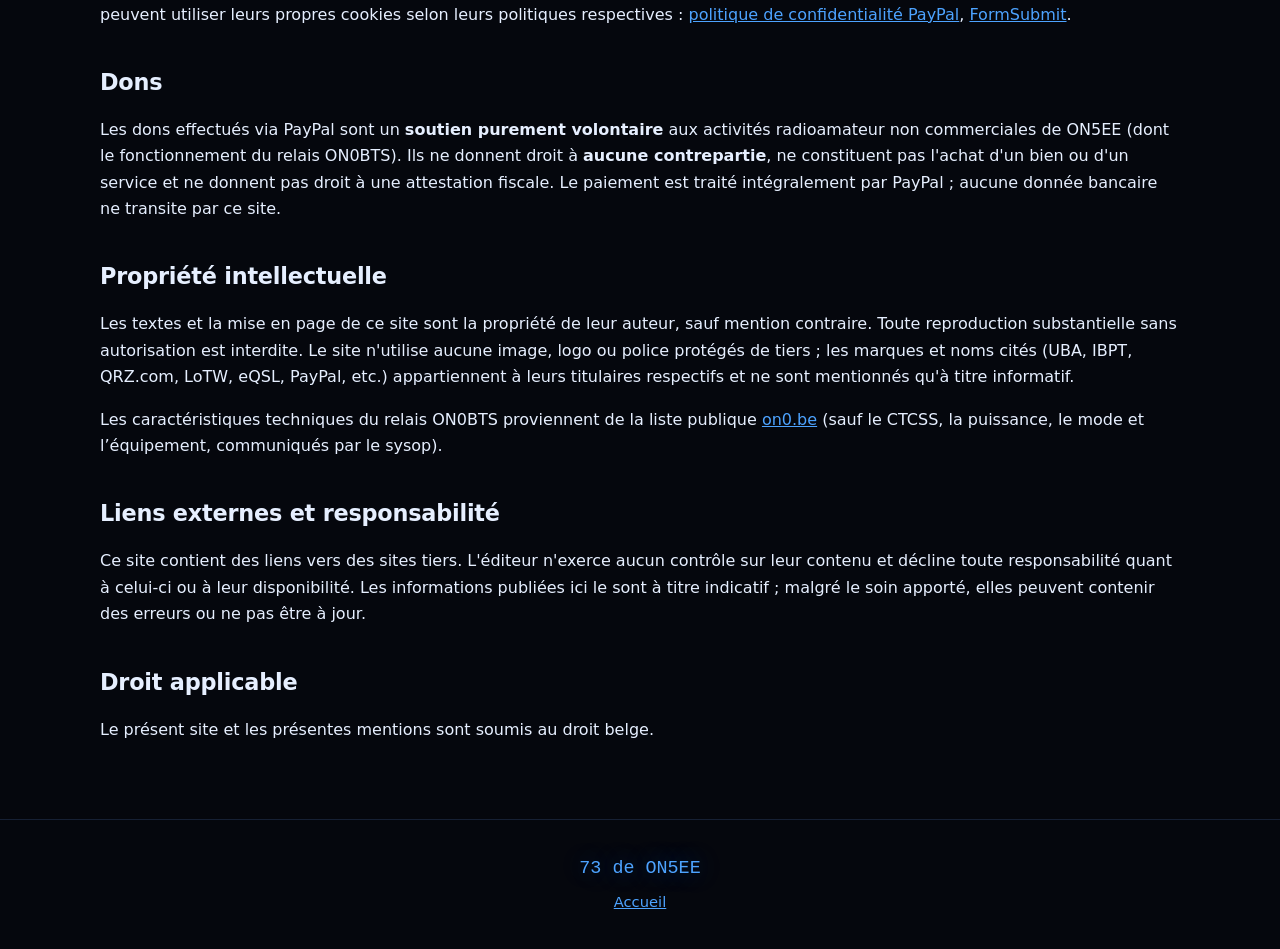
==== commit c941f2e8: "QSL interactive + e-QSL, formulaires vers bruno@on5ee.be (1/2)" ====
--- a/mentions-legales.html
+++ b/mentions-legales.html
@@ -25,7 +25,7 @@
 
 <h2 id="rgpd">Protection des données personnelles (RGPD)</h2>
 <p>Responsable du traitement : Bruno (ON5EE) – <a href="mailto:bruno@on5ee.be">bruno@on5ee.be</a>.</p>
-<p><strong>Données collectées :</strong> uniquement celles que vous saisissez volontairement dans le formulaire de contact (nom, indicatif facultatif, adresse e-mail, message) ou que vous envoyez par e-mail.</p>
+<p><strong>Données collectées :</strong> uniquement celles que vous saisissez volontairement dans le formulaire de contact (nom, indicatif facultatif, adresse e-mail, message), dans le formulaire de demande de QSL (indicatif, et de façon facultative nom, QTH/locator, adresse e-mail, détails du QSO : date, heure UTC, bande/fréquence, mode, RST, commentaire) ou que vous envoyez par e-mail. Les données QSL servent uniquement à confirmer le contact radio et, le cas échéant, à vous répondre ; elles sont conservées dans la boîte e-mail et le carnet de trafic de ON5EE.</p>
 <p><strong>Finalité et base légale :</strong> ces données servent exclusivement à répondre à votre message. La base légale est votre consentement et l'intérêt légitime à donner suite à votre demande (art. 6.1 a) et f) du RGPD).</p>
 <p><strong>Sous-traitant :</strong> le formulaire est acheminé par e-mail via le service tiers <a href="https://formsubmit.co" target="_blank" rel="noopener">FormSubmit</a>, qui peut traiter ces données selon sa propre politique de confidentialité, éventuellement hors de l'Union européenne. Le site lui-même ne stocke aucune donnée.</p>
 <p><strong>Conservation et partage :</strong> vos données ne sont ni vendues, ni cédées, ni partagées avec des tiers, ni utilisées à des fins commerciales ou publicitaires. Les messages sont conservés uniquement le temps nécessaire au traitement de votre demande.</p>
@@ -68,7 +68,7 @@
 
 <h2 id="gdpr">Personal data protection (GDPR)</h2>
 <p>Data controller: Bruno (ON5EE) – <a href="mailto:bruno@on5ee.be">bruno@on5ee.be</a>.</p>
-<p><strong>Data collected:</strong> only the data you voluntarily enter in the contact form (name, optional callsign, e-mail address, message) or send by e-mail.</p>
+<p><strong>Data collected:</strong> only the data you voluntarily enter in the contact form (name, optional callsign, e-mail address, message), in the QSL request form (callsign, and optionally name, QTH/locator, e-mail address, QSO details: date, UTC time, band/frequency, mode, RST, comment) or send by e-mail. QSL data is used only to confirm the radio contact and, where applicable, to reply to you; it is kept in ON5EE's mailbox and logbook.</p>
 <p><strong>Purpose and legal basis:</strong> this data is used solely to reply to your message. The legal basis is your consent and the legitimate interest in following up on your request (Art. 6(1)(a) and (f) GDPR).</p>
 <p><strong>Processor:</strong> the form is delivered by e-mail through the third-party service <a href="https://formsubmit.co" target="_blank" rel="noopener">FormSubmit</a>, which may process this data under its own privacy policy, possibly outside the European Union. The website itself stores no data.</p>
 <p><strong>Retention and sharing:</strong> your data is not sold, transferred, shared with third parties, or used for commercial or advertising purposes. Messages are kept only as long as needed to handle your request.</p>
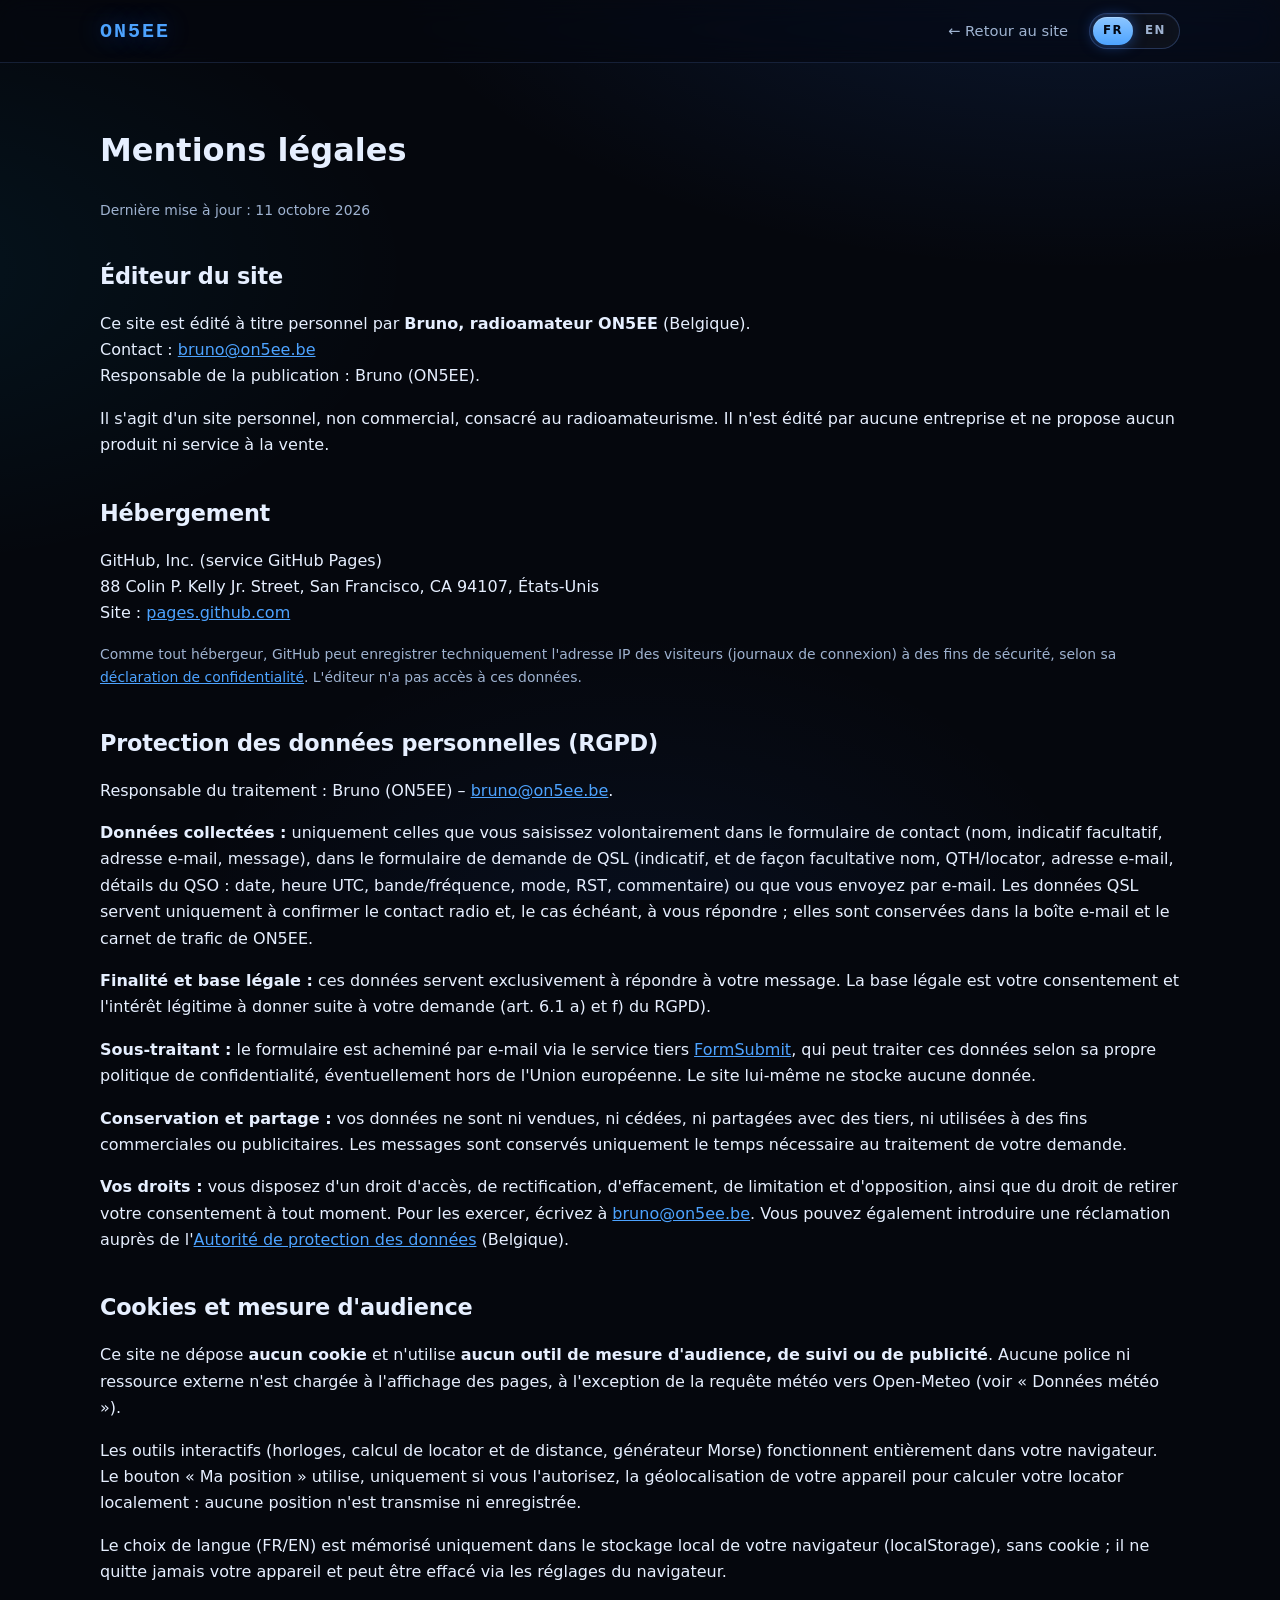
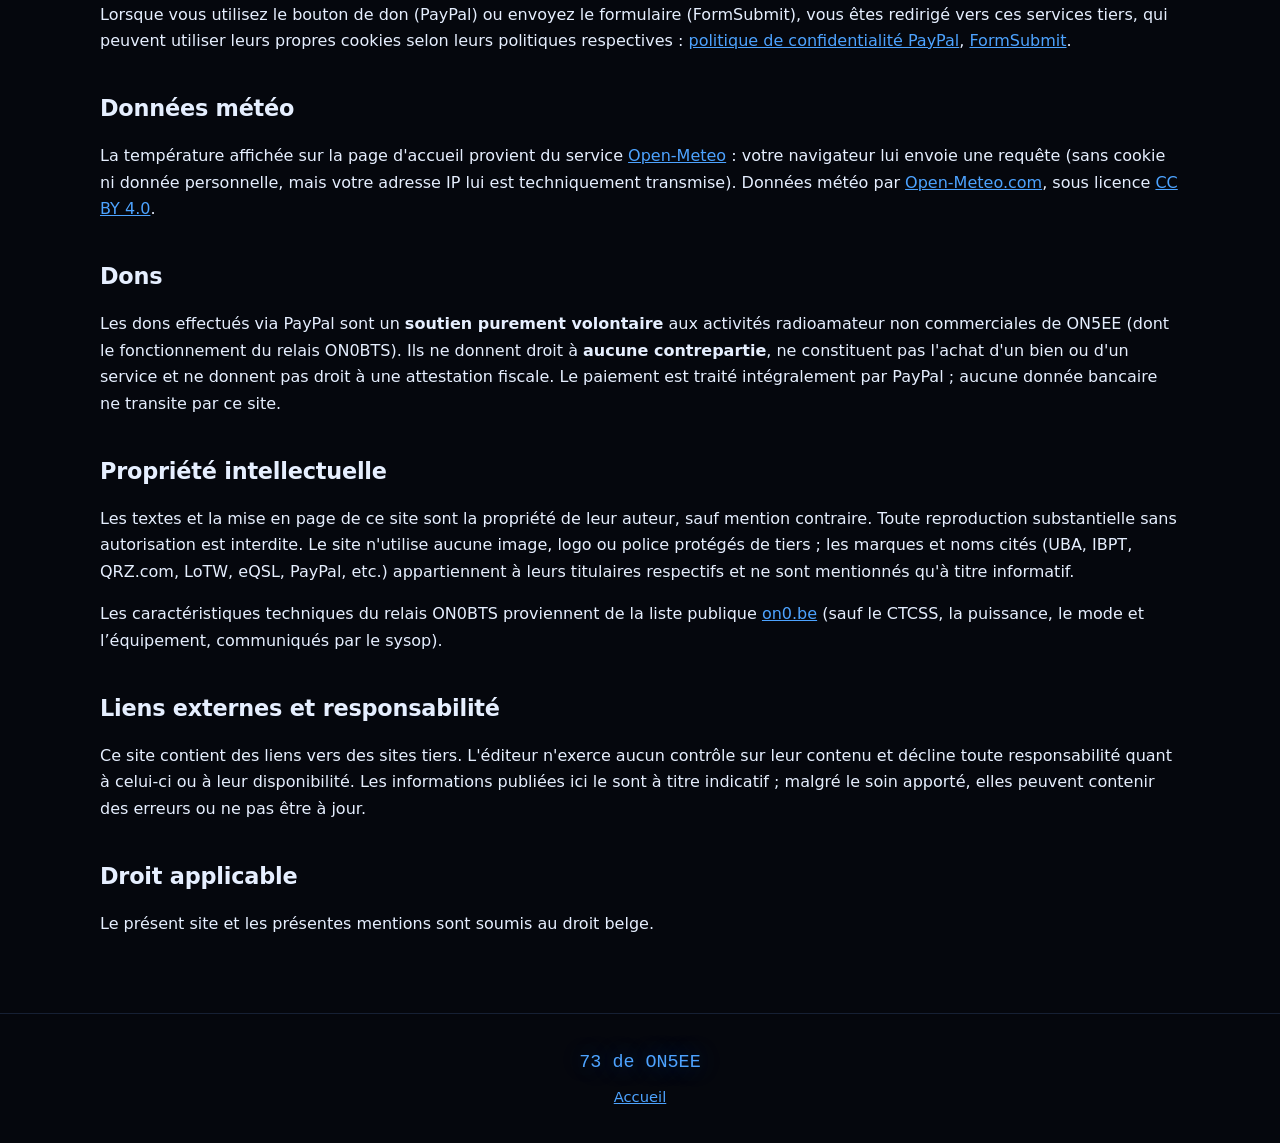
==== commit 223ad8e3: "Sun elevation label + Wavre temperature (Open-Meteo)" ====
--- a/mentions-legales.html
+++ b/mentions-legales.html
@@ -3,6 +3,7 @@
 <head>
 <meta charset="utf-8"><meta name="viewport" content="width=device-width,initial-scale=1">
 <title data-en="Legal notice – ON5EE">Mentions légales – ON5EE</title>
+<meta name="description" content="Mentions légales du site de ON5EE (ex-ON4LBO), radioamateur belge, sysop du relais ON0BTS.">
 <link rel="stylesheet" href="style.css">
 </head>
 <body>
@@ -32,10 +33,13 @@
 <p><strong>Vos droits :</strong> vous disposez d'un droit d'accès, de rectification, d'effacement, de limitation et d'opposition, ainsi que du droit de retirer votre consentement à tout moment. Pour les exercer, écrivez à <a href="mailto:bruno@on5ee.be">bruno@on5ee.be</a>. Vous pouvez également introduire une réclamation auprès de l'<a href="https://www.autoriteprotectiondonnees.be" target="_blank" rel="noopener">Autorité de protection des données</a> (Belgique).</p>
 
 <h2>Cookies et mesure d'audience</h2>
-<p>Ce site ne dépose <strong>aucun cookie</strong> et n'utilise <strong>aucun outil de mesure d'audience, de suivi ou de publicité</strong>. Aucune police ni ressource externe n'est chargée à l'affichage des pages.</p>
+<p>Ce site ne dépose <strong>aucun cookie</strong> et n'utilise <strong>aucun outil de mesure d'audience, de suivi ou de publicité</strong>. Aucune police ni ressource externe n'est chargée à l'affichage des pages, à l'exception de la requête météo vers Open-Meteo (voir « Données météo »).</p>
 <p>Les outils interactifs (horloges, calcul de locator et de distance, générateur Morse) fonctionnent entièrement dans votre navigateur. Le bouton « Ma position » utilise, uniquement si vous l'autorisez, la géolocalisation de votre appareil pour calculer votre locator localement : aucune position n'est transmise ni enregistrée.</p>
 <p>Le choix de langue (FR/EN) est mémorisé uniquement dans le stockage local de votre navigateur (localStorage), sans cookie ; il ne quitte jamais votre appareil et peut être effacé via les réglages du navigateur.</p>
 <p>Lorsque vous utilisez le bouton de don (PayPal) ou envoyez le formulaire (FormSubmit), vous êtes redirigé vers ces services tiers, qui peuvent utiliser leurs propres cookies selon leurs politiques respectives : <a href="https://www.paypal.com/be/legalhub/privacy-full" target="_blank" rel="noopener">politique de confidentialité PayPal</a>, <a href="https://formsubmit.co" target="_blank" rel="noopener">FormSubmit</a>.</p>
+
+<h2>Données météo</h2>
+<p>La température affichée sur la page d'accueil provient du service <a href="https://open-meteo.com" target="_blank" rel="noopener">Open-Meteo</a> : votre navigateur lui envoie une requête (sans cookie ni donnée personnelle, mais votre adresse IP lui est techniquement transmise). Données météo par <a href="https://open-meteo.com" target="_blank" rel="noopener">Open-Meteo.com</a>, sous licence <a href="https://creativecommons.org/licenses/by/4.0/" target="_blank" rel="noopener">CC BY 4.0</a>.</p>
 
 <h2>Dons</h2>
 <p>Les dons effectués via PayPal sont un <strong>soutien purement volontaire</strong> aux activités radioamateur non commerciales de ON5EE (dont le fonctionnement du relais ON0BTS). Ils ne donnent droit à <strong>aucune contrepartie</strong>, ne constituent pas l'achat d'un bien ou d'un service et ne donnent pas droit à une attestation fiscale. Le paiement est traité intégralement par PayPal ; aucune donnée bancaire ne transite par ce site.</p>
@@ -75,10 +79,13 @@
 <p><strong>Your rights:</strong> you have the right of access, rectification, erasure, restriction and objection, as well as the right to withdraw your consent at any time. To exercise them, write to <a href="mailto:bruno@on5ee.be">bruno@on5ee.be</a>. You may also lodge a complaint with the Belgian <a href="https://www.autoriteprotectiondonnees.be" target="_blank" rel="noopener">Data Protection Authority</a>.</p>
 
 <h2>Cookies and audience measurement</h2>
-<p>This website sets <strong>no cookies</strong> and uses <strong>no audience measurement, tracking or advertising tools</strong>. No external font or resource is loaded when the pages are displayed.</p>
+<p>This website sets <strong>no cookies</strong> and uses <strong>no audience measurement, tracking or advertising tools</strong>. No external font or resource is loaded when the pages are displayed, except for the weather request to Open-Meteo (see “Weather data”).</p>
 <p>The interactive tools (clocks, locator and distance calculation, Morse generator) run entirely in your browser. The "My position" button uses your device's geolocation, only if you allow it, to compute your locator locally: no position is transmitted or stored.</p>
 <p>Your language choice (FR/EN) is stored only in your browser's local storage (localStorage), without any cookie; it never leaves your device and can be cleared in your browser settings.</p>
 <p>When you use the donation button (PayPal) or submit the form (FormSubmit), you are redirected to these third-party services, which may use their own cookies under their respective policies: <a href="https://www.paypal.com/be/legalhub/privacy-full" target="_blank" rel="noopener">PayPal privacy policy</a>, <a href="https://formsubmit.co" target="_blank" rel="noopener">FormSubmit</a>.</p>
+
+<h2>Weather data</h2>
+<p>The temperature shown on the home page comes from the <a href="https://open-meteo.com" target="_blank" rel="noopener">Open-Meteo</a> service: your browser sends it a request (no cookie or personal data, but your IP address is technically transmitted). Weather data by <a href="https://open-meteo.com" target="_blank" rel="noopener">Open-Meteo.com</a>, licensed under <a href="https://creativecommons.org/licenses/by/4.0/" target="_blank" rel="noopener">CC BY 4.0</a>.</p>
 
 <h2>Donations</h2>
 <p>Donations made via PayPal are <strong>purely voluntary support</strong> for the non-commercial amateur radio activities of ON5EE (including the operation of the ON0BTS repeater). They entitle you to <strong>nothing in return</strong>, do not constitute the purchase of goods or services, and do not entitle you to a tax certificate. Payment is processed entirely by PayPal; no banking data passes through this website.</p>
--- a/style.css
+++ b/style.css
@@ -154,3 +154,16 @@
 
 .notice{margin:0 0 1.4rem;padding:.9rem 1.1rem;border-radius:14px;border:1px solid rgba(255,191,71,.45);border-left:4px solid #ffbf47;background:linear-gradient(90deg,rgba(255,191,71,.12),rgba(47,123,255,.12));color:#f2f5fb;line-height:1.5;box-shadow:0 0 24px rgba(47,123,255,.12)}
 .notice strong{color:#ffd27a}
+/* WebSDR */
+.sdrsvg{width:100%;max-width:640px;display:block;margin:6px auto 22px}
+.sdrlink{display:block;color:inherit;text-decoration:none}
+.sdrlink h3{color:#4da3ff}
+.sdrsvg .sw{opacity:0;animation:sdrw 2.4s infinite}
+.sdrsvg .w2{animation-delay:.4s}.sdrsvg .w3{animation-delay:.8s}
+@keyframes sdrw{0%{opacity:0}30%{opacity:1}100%{opacity:0}}
+.sdrsvg .wfl rect{animation:sdrf 1.8s ease-in-out infinite alternate}
+.sdrsvg .wfl rect:nth-child(2n){animation-delay:.7s}
+@keyframes sdrf{to{opacity:.15}}
+.sdrcur{animation:sdrc 6s ease-in-out infinite alternate}
+@keyframes sdrc{to{transform:translateX(170px)}}
+@media(prefers-reduced-motion:reduce){.sdrsvg *{animation:none!important}.sdrsvg .sw{opacity:1}}
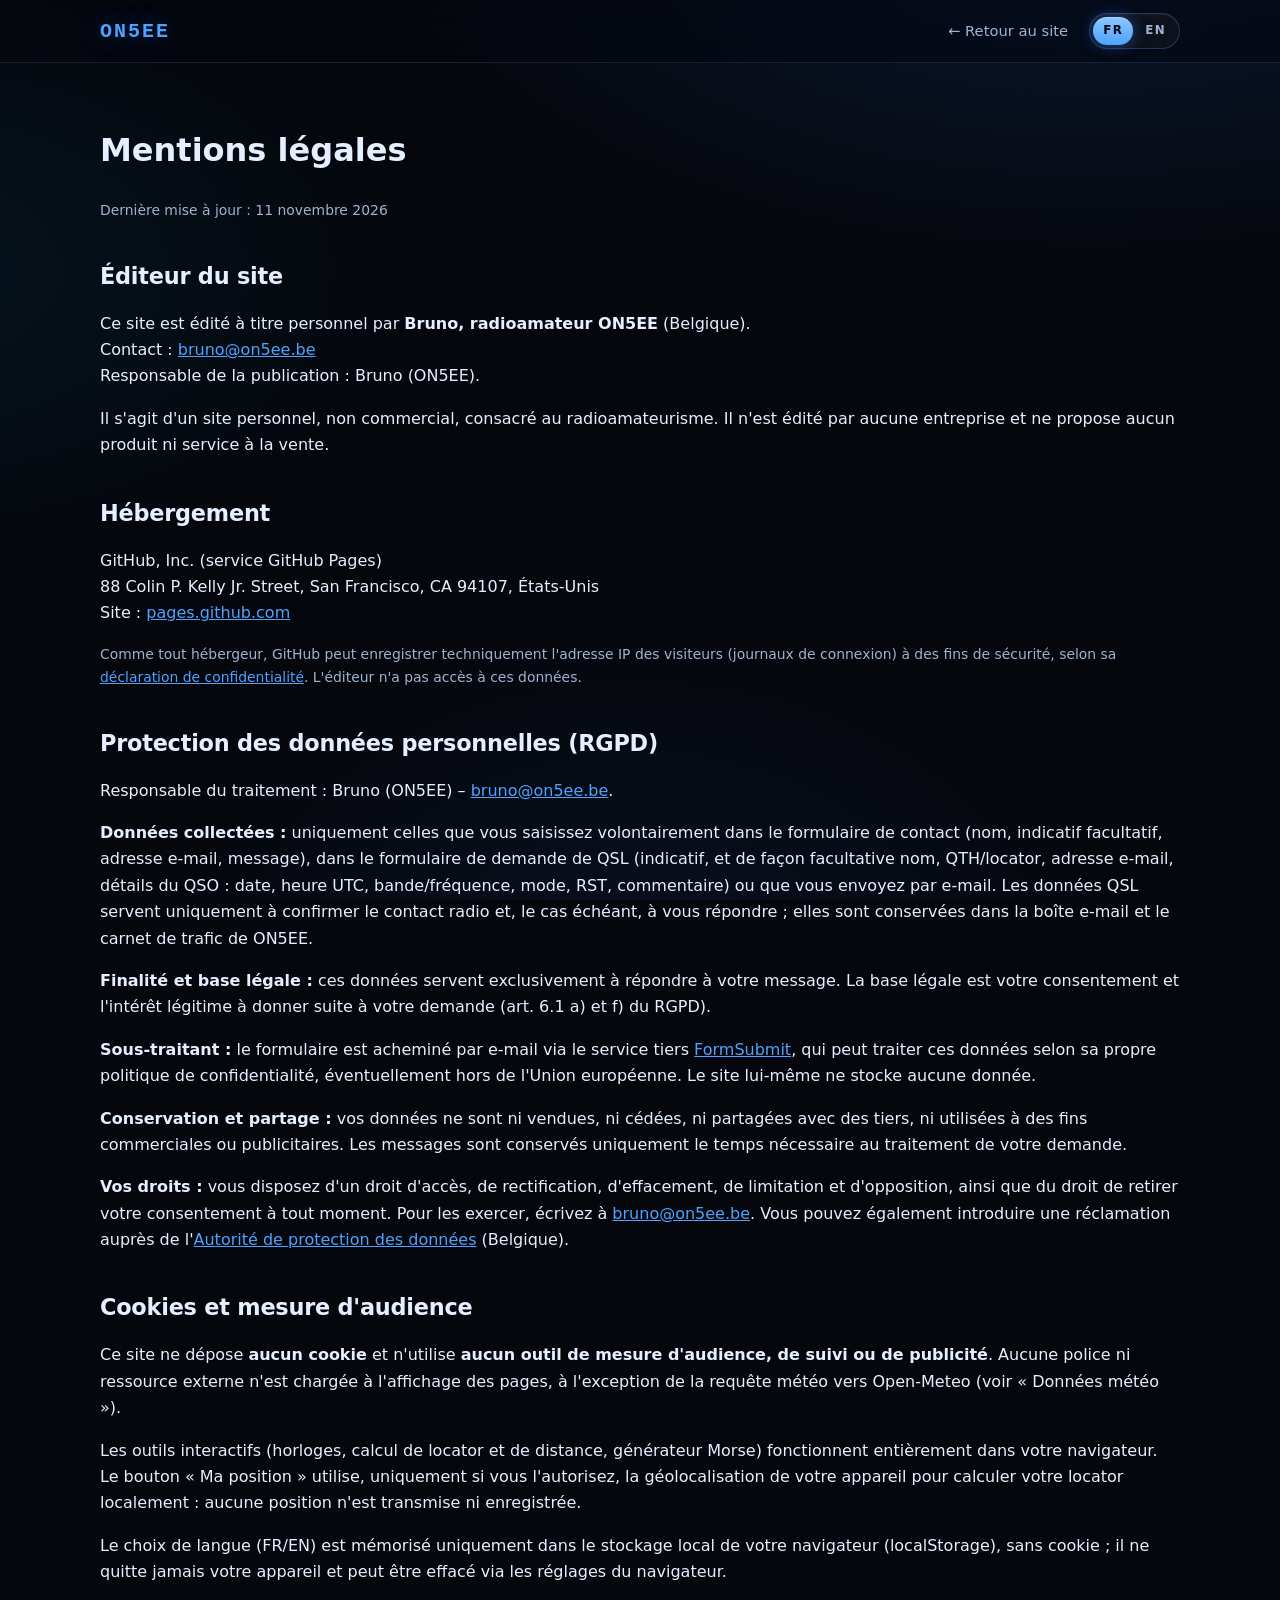
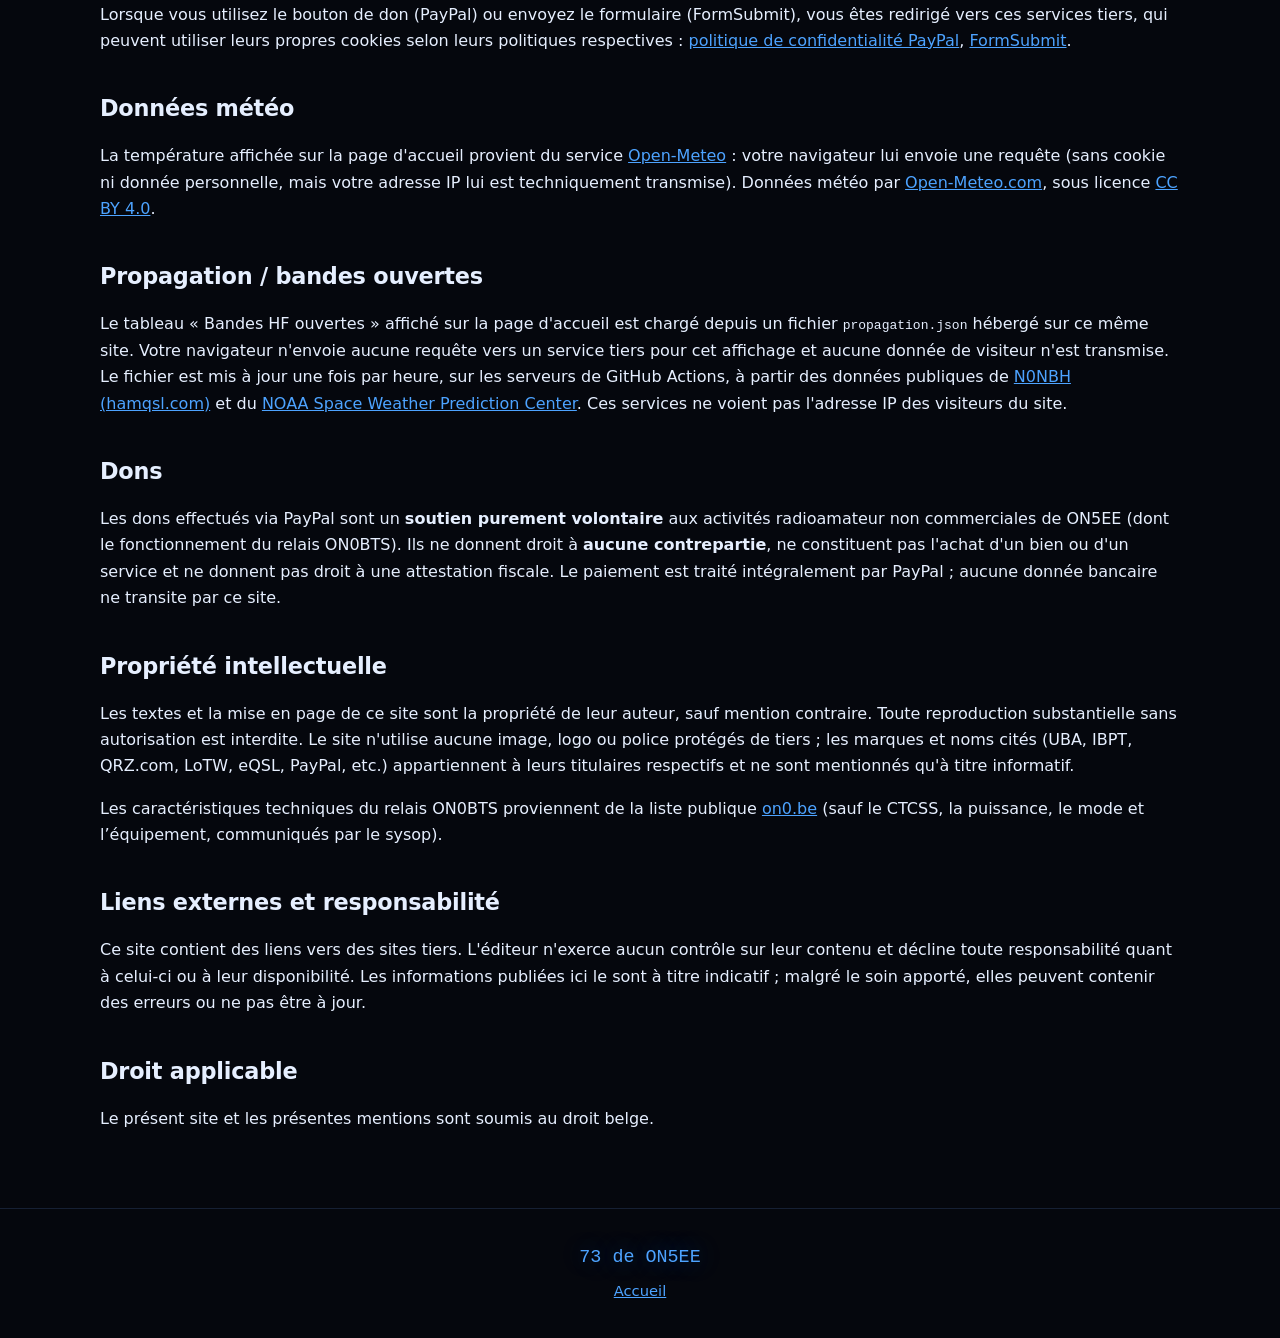
==== commit 36a42fcf: "Fichier de propagation et mises à jour des mentions légales et de la page Partager" ====
--- a/mentions-legales.html
+++ b/mentions-legales.html
@@ -11,7 +11,7 @@
 <main class="legal"><div class="wrap">
 <div data-lang="fr" lang="fr-BE">
 <h1>Mentions légales</h1>
-<p class="small">Dernière mise à jour : 11 octobre 2026</p>
+<p class="small">Dernière mise à jour : 11 novembre 2026</p>
 
 <h2>Éditeur du site</h2>
 <p>Ce site est édité à titre personnel par <strong>Bruno, radioamateur ON5EE</strong> (Belgique).<br>
@@ -41,6 +41,9 @@
 <h2>Données météo</h2>
 <p>La température affichée sur la page d'accueil provient du service <a href="https://open-meteo.com" target="_blank" rel="noopener">Open-Meteo</a> : votre navigateur lui envoie une requête (sans cookie ni donnée personnelle, mais votre adresse IP lui est techniquement transmise). Données météo par <a href="https://open-meteo.com" target="_blank" rel="noopener">Open-Meteo.com</a>, sous licence <a href="https://creativecommons.org/licenses/by/4.0/" target="_blank" rel="noopener">CC BY 4.0</a>.</p>
 
+<h2>Propagation / bandes ouvertes</h2>
+<p>Le tableau « Bandes HF ouvertes » affiché sur la page d'accueil est chargé depuis un fichier <code>propagation.json</code> hébergé sur ce même site. Votre navigateur n'envoie aucune requête vers un service tiers pour cet affichage et aucune donnée de visiteur n'est transmise. Le fichier est mis à jour une fois par heure, sur les serveurs de GitHub Actions, à partir des données publiques de <a href="https://www.hamqsl.com/solar.html" target="_blank" rel="noopener">N0NBH (hamqsl.com)</a> et du <a href="https://www.swpc.noaa.gov/" target="_blank" rel="noopener">NOAA Space Weather Prediction Center</a>. Ces services ne voient pas l'adresse IP des visiteurs du site.</p>
+
 <h2>Dons</h2>
 <p>Les dons effectués via PayPal sont un <strong>soutien purement volontaire</strong> aux activités radioamateur non commerciales de ON5EE (dont le fonctionnement du relais ON0BTS). Ils ne donnent droit à <strong>aucune contrepartie</strong>, ne constituent pas l'achat d'un bien ou d'un service et ne donnent pas droit à une attestation fiscale. Le paiement est traité intégralement par PayPal ; aucune donnée bancaire ne transite par ce site.</p>
 
@@ -56,7 +59,7 @@
 </div>
 <div data-lang="en" lang="en" hidden>
 <h1>Legal notice</h1>
-<p class="small">Last updated: 11 October 2026</p>
+<p class="small">Last updated: 11 November 2026</p>
 <p class="glass card" style="padding:14px 18px"><strong>Note:</strong> this English translation is provided for convenience only. In case of discrepancy, the <a href="?lang=fr">French version</a> prevails.</p>
 
 <h2>Website publisher</h2>
@@ -87,6 +90,9 @@
 <h2>Weather data</h2>
 <p>The temperature shown on the home page comes from the <a href="https://open-meteo.com" target="_blank" rel="noopener">Open-Meteo</a> service: your browser sends it a request (no cookie or personal data, but your IP address is technically transmitted). Weather data by <a href="https://open-meteo.com" target="_blank" rel="noopener">Open-Meteo.com</a>, licensed under <a href="https://creativecommons.org/licenses/by/4.0/" target="_blank" rel="noopener">CC BY 4.0</a>.</p>
 
+<h2>Propagation / open bands</h2>
+<p>The “Open HF bands” table on the home page is loaded from a <code>propagation.json</code> file hosted on this same website. Your browser sends no request to a third-party service for this display, and no visitor data is transmitted. The file is updated once an hour, on GitHub Actions servers, from public data published by <a href="https://www.hamqsl.com/solar.html" target="_blank" rel="noopener">N0NBH (hamqsl.com)</a> and the <a href="https://www.swpc.noaa.gov/" target="_blank" rel="noopener">NOAA Space Weather Prediction Center</a>. Those services do not see the IP addresses of this website's visitors.</p>
+
 <h2>Donations</h2>
 <p>Donations made via PayPal are <strong>purely voluntary support</strong> for the non-commercial amateur radio activities of ON5EE (including the operation of the ON0BTS repeater). They entitle you to <strong>nothing in return</strong>, do not constitute the purchase of goods or services, and do not entitle you to a tax certificate. Payment is processed entirely by PayPal; no banking data passes through this website.</p>
 
